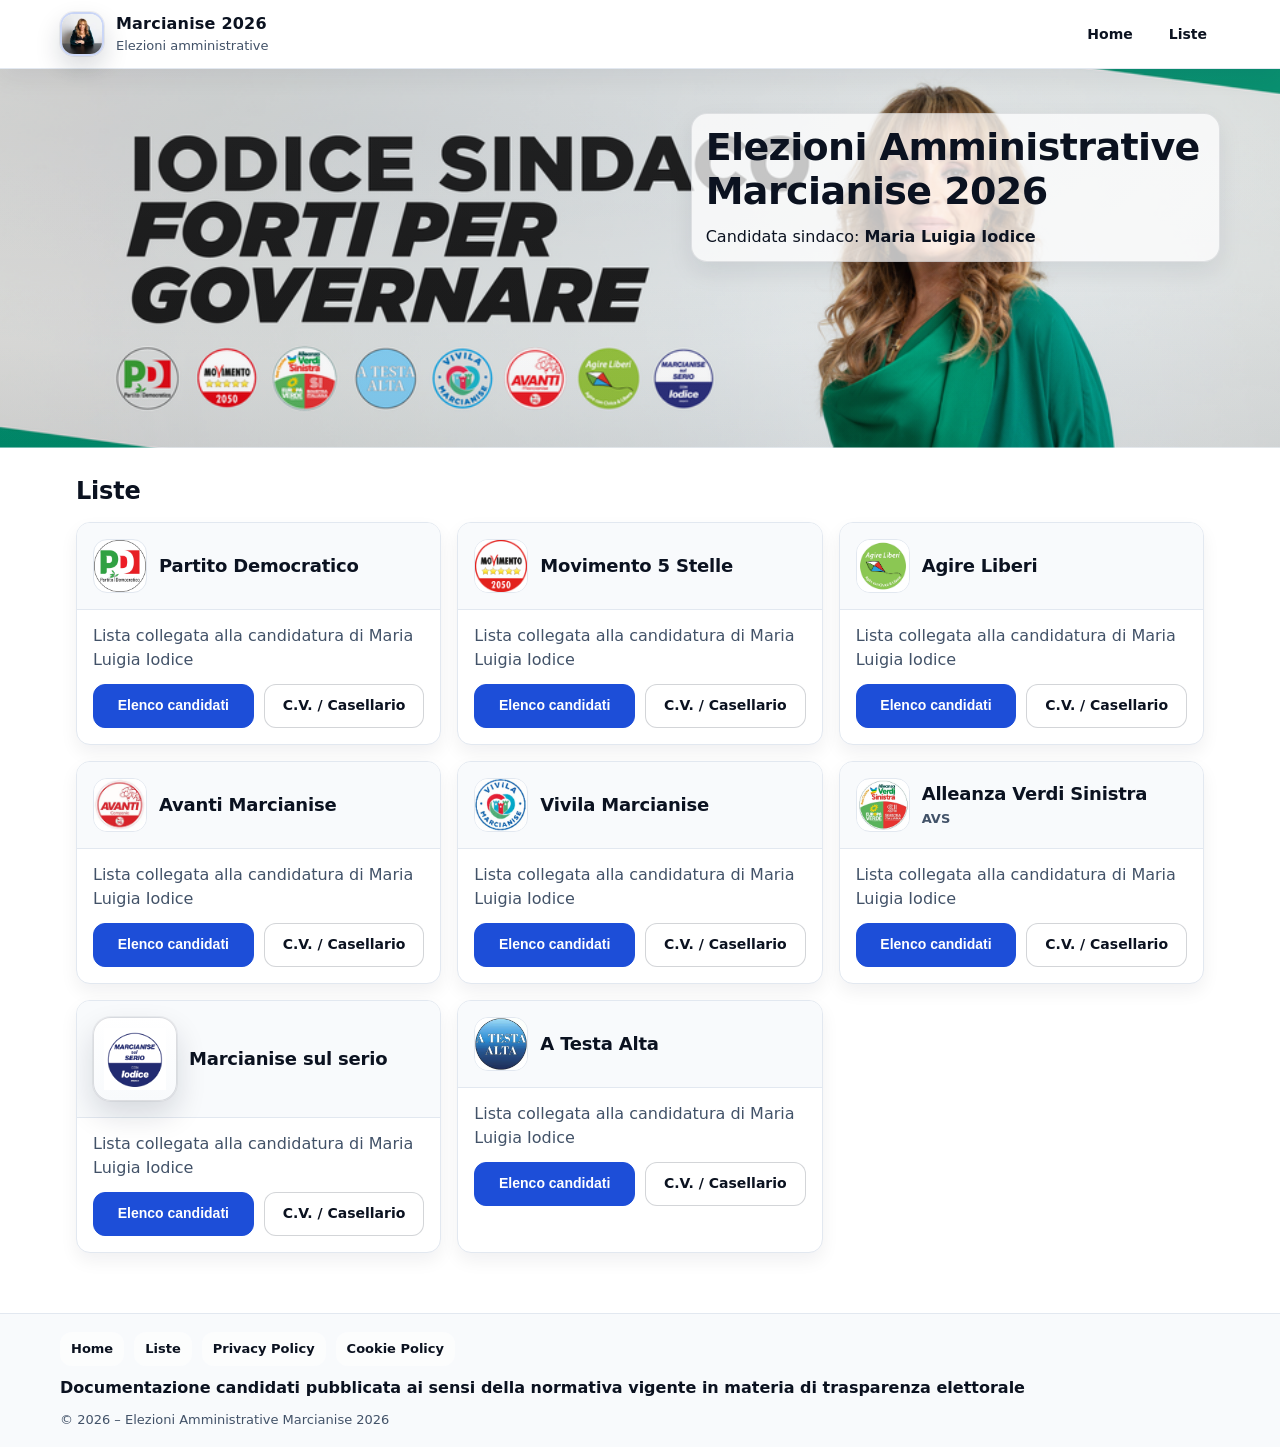
==== index.html @ 932e308b "Prima versione hero section" ====
<!doctype html>
<html lang="it">
  <head>
    <meta charset="UTF-8" />
    <meta name="viewport" content="width=device-width, initial-scale=1.0" />
    <title>Elezioni Amministrative Marcianise 2026</title>
    <meta name="description" content="Pagina informativa: lista e documentazione candidati." />
    <script>
      document.documentElement.classList.add("js")
    </script>
    <link rel="stylesheet" href="./style.css" />
    <script defer src="./nav.js"></script>
    <script defer src="./script.js"></script>
  </head>
  <body>
    <a class="skip-link" href="#contenuto">Vai al contenuto</a>

    <header class="site-header" role="banner">
      <div class="container header-inner">
        <a class="brand" href="#home" aria-label="Torna alla sezione Home">
          <img class="brand-logo" src="./2.webp" alt="Logo Marcianise 2026" width="44" height="44" decoding="async" />
          <div class="brand-text">
            <div class="brand-title" id="brandTitle">Marcianise 2026</div>
            <div class="brand-subtitle">Elezioni amministrative</div>
          </div>
        </a>

        <button class="nav-toggle" id="navToggle" type="button" aria-label="Apri menu" aria-expanded="false" aria-controls="topNav">
          <span class="nav-toggle-icon" aria-hidden="true">
            <span></span>
            <span></span>
            <span></span>
          </span>
        </button>

        <nav class="top-nav" id="topNav" aria-label="Navigazione">
          <ul class="nav-list" id="topNavList"></ul>
        </nav>
      </div>
    </header>

    <main id="contenuto" class="site-main" role="main">
      <section class="hero hero--image" id="home" aria-labelledby="hero-title">
        <div class="container hero-inner">
          <div class="hero-copy">
            <h1 class="h1" id="hero-title">Elezioni Amministrative Marcianise 2026</h1>
            <p class="lead">
              Candidata sindaco: <span class="lead-strong" id="candidateName">Maria Luigia Iodice</span>
            </p>
          </div>
        </div>
      </section>

      <section class="section" id="liste" aria-labelledby="lists-title">
        <div class="container">
          <div class="section-head">
            <h2 class="h2" id="lists-title">Liste</h2>
          </div>

          <div id="listsRoot" class="lists-grid" aria-live="polite"></div>
        </div>
      </section>

      <section class="section legal-section" id="privacy-policy" aria-labelledby="privacy-title">
        <div class="container legal-content">
          <div class="section-head">
            <h2 class="h2" id="privacy-title">Privacy Policy</h2>
            <p class="muted">Informativa sul trattamento dei dati personali ai sensi del Regolamento (UE) 2016/679 (“GDPR”).</p>
          </div>

          <dl class="legal-dl">
            <dt>Titolare del trattamento</dt>
            <dd>
              Il Titolare del trattamento dei dati personali trattati attraverso il presente sito è Maria Luigia Iodice, con recapito in Via Roma 25,
              81025 Marcianise (CE).<br />
              Email di contatto: <a href="mailto:[INSERIRE EMAIL UFFICIALE]">[INSERIRE EMAIL UFFICIALE]</a><br />
              PEC: [INSERIRE EVENTUALE PEC]<br />
              Dominio del sito: [INSERIRE DOMINIO DEL SITO]
            </dd>

            <dt>Finalità del trattamento</dt>
            <dd>
              Il presente sito è realizzato con finalità di informazione politica ed elettorale in relazione alla candidatura a sindaco di Maria Luigia
              Iodice per le elezioni amministrative del Comune di Marcianise 2026. Il sito può inoltre pubblicare documentazione relativa ai candidati
              collegati alle liste, inclusi curriculum vitae e certificati del casellario giudiziale, ai sensi della normativa vigente in materia di
              trasparenza elettorale.
            </dd>

            <dt>Base giuridica del trattamento</dt>
            <dd>
              Il trattamento dei dati personali pubblicati sul sito trova la propria base giuridica nell’adempimento di obblighi previsti dalla normativa
              vigente in materia di trasparenza elettorale e, per i dati tecnici di navigazione eventualmente raccolti, nel legittimo interesse al corretto
              funzionamento e alla sicurezza del sito.
            </dd>

            <dt>Categorie di dati trattati</dt>
            <dd>
              <ul class="legal-list">
                <li>Dati di navigazione strettamente tecnici</li>
                <li>Dati identificativi contenuti nei documenti pubblicati</li>
                <li>Dati presenti nei curriculum vitae e nei certificati del casellario giudiziale dei candidati, nei limiti consentiti dalla legge</li>
              </ul>
            </dd>

            <dt>Minimizzazione dei dati</dt>
            <dd>
              I documenti pubblicati online devono essere preventivamente verificati e privati dei dati eccedenti o non pertinenti rispetto alle finalità
              di trasparenza elettorale.
              <div class="notice notice--info" role="note">
                <p class="muted">A titolo esemplificativo, non devono comparire o devono essere oscurati dati quali codice fiscale, indirizzo di residenza, numero di telefono personale, indirizzo email personale, riferimenti a documenti di riconoscimento, firma autografa, stato civile ed eventuale foto.</p>
              </div>
            </dd>

            <dt>Modalità del trattamento</dt>
            <dd>
              Il trattamento è effettuato con strumenti informatici e telematici, secondo principi di liceità, correttezza, trasparenza, pertinenza e
              minimizzazione, adottando misure ragionevoli di sicurezza adeguate alla natura dei dati trattati.
            </dd>

            <dt>Comunicazione e diffusione dei dati</dt>
            <dd>
              I dati pubblicati sul sito possono essere resi accessibili al pubblico esclusivamente nei limiti previsti dalla normativa in materia di
              trasparenza elettorale. I documenti pubblicati possono inoltre essere trasmessi al Comune di Marcianise nei termini e con le modalità
              previste dagli avvisi ufficiali.
            </dd>

            <dt>Periodo di conservazione</dt>
            <dd>
              I dati personali sono conservati online per il tempo strettamente necessario al perseguimento delle finalità informative ed agli adempimenti
              previsti dalla normativa elettorale applicabile, salvo eventuali ulteriori obblighi di legge o esigenze di tutela giuridica.
            </dd>

            <dt>Diritti degli interessati</dt>
            <dd>
              Gli interessati possono esercitare, nei casi previsti dagli articoli 15 e seguenti del GDPR, il diritto di accesso, rettifica, cancellazione,
              limitazione del trattamento, opposizione e gli altri diritti riconosciuti dalla normativa applicabile. Le richieste possono essere inviate al
              Titolare del trattamento ai recapiti sopra indicati.
            </dd>

            <dt>Diritto di reclamo</dt>
            <dd>Resta fermo il diritto di proporre reclamo al Garante per la protezione dei dati personali secondo le modalità previste dalla normativa vigente.</dd>

            <dt>Aggiornamenti</dt>
            <dd>
              La presente informativa può essere aggiornata in qualsiasi momento, anche in relazione a modifiche normative, tecniche o organizzative del
              sito. Data ultimo aggiornamento: [INSERIRE DATA]
            </dd>
          </dl>
        </div>
      </section>

      <section class="section legal-section" id="cookie-policy" aria-labelledby="cookie-title">
        <div class="container legal-content">
          <div class="section-head">
            <h2 class="h2" id="cookie-title">Cookie Policy</h2>
            <p class="muted">Informazioni sull’uso di cookie e tecnologie simili.</p>
          </div>

          <div class="notice notice--info" role="note">
            <p class="muted">
              Questo sito non utilizza cookie di profilazione né strumenti di tracciamento di terze parti. Se presenti, vengono utilizzati esclusivamente
              cookie tecnici strettamente necessari al corretto funzionamento del sito.
            </p>
          </div>

          <dl class="legal-dl">
            <dt>Cosa sono i cookie</dt>
            <dd>Piccoli file di testo che i siti web possono salvare sul dispositivo dell’utente per migliorare funzionalità e sicurezza.</dd>

            <dt>Cookie utilizzati</dt>
            <dd>
              <ul class="legal-list">
                <li>Cookie tecnici: necessari per la navigazione e per alcune funzionalità di base (se presenti)</li>
                <li>Cookie di profilazione: non utilizzati</li>
                <li>Cookie di terze parti: non utilizzati</li>
              </ul>
            </dd>

            <dt>Banner consenso</dt>
            <dd>
              Non è previsto un banner di consenso, poiché non sono impiegati cookie non tecnici. Qualora in futuro venissero introdotti strumenti di
              terze parti che richiedono consenso, il sito dovrà essere aggiornato con una gestione del consenso conforme.
            </dd>

            <dt>Gestione cookie dal browser</dt>
            <dd>È possibile gestire o disabilitare i cookie dalle impostazioni del proprio browser; la disabilitazione potrebbe influire su funzionalità tecniche.</dd>
          </dl>
        </div>
      </section>
    </main>

    <footer class="site-footer" role="contentinfo">
      <div class="container footer-inner">
        <nav class="footer-nav" aria-label="Link legali">
          <ul class="footer-links">
            <li><a href="#home">Home</a></li>
            <li><a href="#liste">Liste</a></li>
            <li><a href="#privacy-policy">Privacy Policy</a></li>
            <li><a href="#cookie-policy">Cookie Policy</a></li>
          </ul>
        </nav>
        <p class="footer-text">Documentazione candidati pubblicata ai sensi della normativa vigente in materia di trasparenza elettorale</p>
        <p class="footer-mini" id="footerYear"></p>
      </div>
    </footer>

  </body>
</html>
---- style.css ----
:root {
  --bg: #ffffff;
  --surface: #f8fafc;
  --surface-2: #f1f5f9;
  --text: #0b1220;
  --muted: #425268;
  --border: #e2e8f0;
  --primary: #1d4ed8;
  --primary-700: #1e40af;
  --ring: rgba(29, 78, 216, 0.34);
  --radius: 14px;
  --radius-sm: 12px;
  --space-1: 4px;
  --space-2: 8px;
  --space-3: 12px;
  --space-4: 16px;
  --space-5: 20px;
  --space-6: 24px;
  --shadow-sm: 0 8px 18px rgba(15, 23, 42, 0.06);
  --shadow-md: 0 14px 34px rgba(15, 23, 42, 0.08);
  --logo-size: 44px;
  --container-max: 1160px;
}

* {
  box-sizing: border-box;
}

html,
body {
  height: 100%;
}

html {
  -webkit-text-size-adjust: 100%;
}

body {
  margin: 0;
  color: var(--text);
  background: var(--bg);
  font-family:
    ui-sans-serif,
    system-ui,
    -apple-system,
    Segoe UI,
    Roboto,
    Helvetica,
    Arial,
    "Apple Color Emoji",
    "Segoe UI Emoji";
  line-height: 1.5;
  font-size: 16px;
  -webkit-font-smoothing: antialiased;
  text-rendering: optimizeLegibility;
}

.lead-strong {
  font-weight: 800;
}

a {
  color: var(--primary);
  text-decoration: none;
  text-underline-offset: 2px;
}

a:hover {
  text-decoration: underline;
}

.container {
  width: 100%;
  max-width: var(--container-max);
  padding-left: max(16px, env(safe-area-inset-left));
  padding-right: max(16px, env(safe-area-inset-right));
  margin: 0 auto;
}

img {
  max-width: 100%;
  height: auto;
}

.skip-link {
  position: absolute;
  top: 12px;
  left: 12px;
  padding: 10px 12px;
  background: var(--text);
  color: white;
  border-radius: 10px;
  transform: translateY(-140%);
  transition: transform 160ms ease;
  z-index: 999;
}

.skip-link:focus {
  transform: translateY(0);
}

.site-header {
  position: sticky;
  top: 0;
  z-index: 50;
  background: rgba(255, 255, 255, 0.96);
  border-bottom: 1px solid var(--border);
  box-shadow: 0 10px 22px rgba(15, 23, 42, 0.05);
}

@supports ((-webkit-backdrop-filter: blur(10px)) or (backdrop-filter: blur(10px))) {
  .site-header {
    -webkit-backdrop-filter: blur(10px);
    backdrop-filter: blur(10px);
  }
}

.header-inner {
  display: flex;
  align-items: center;
  justify-content: space-between;
  gap: 16px;
  padding: 12px 0;
  position: relative;
}

.brand {
  display: flex;
  align-items: center;
  gap: 12px;
  min-width: 0;
  color: inherit;
  padding: 6px 10px;
  margin: -6px -10px;
  border-radius: 14px;
}

.brand:hover {
  text-decoration: none;
  background: rgba(248, 250, 252, 0.9);
}

.brand:focus-visible {
  outline: 0;
  box-shadow: 0 0 0 4px var(--ring);
  border-radius: 12px;
}

.brand-mark {
  width: 38px;
  height: 38px;
  border-radius: 12px;
  background: linear-gradient(135deg, #0f172a, #334155);
  box-shadow: 0 10px 20px rgba(15, 23, 42, 0.12);
}

.brand-logo {
  width: var(--logo-size);
  height: var(--logo-size);
  border-radius: 14px;
  border: 2px solid rgba(29, 78, 216, 0.22);
  background: linear-gradient(180deg, #ffffff, var(--surface));
  object-fit: cover;
  box-shadow:
    0 12px 26px rgba(15, 23, 42, 0.16),
    0 0 0 1px rgba(15, 23, 42, 0.06);
}

.nav-toggle {
  display: none;
  align-items: center;
  justify-content: center;
  min-height: 44px;
  min-width: 44px;
  padding: 0 10px;
  border-radius: 12px;
  border: 1px solid rgba(15, 23, 42, 0.14);
  background: rgba(255, 255, 255, 0.85);
  color: var(--text);
  cursor: pointer;
  -webkit-tap-highlight-color: transparent;
}

.nav-toggle:hover {
  background: var(--surface);
}

.nav-toggle:focus-visible {
  outline: 0;
  box-shadow: 0 0 0 4px var(--ring);
  border-color: var(--primary);
}

.nav-toggle-icon {
  width: 18px;
  height: 14px;
  display: grid;
  gap: 3px;
}

.nav-toggle-icon span {
  display: block;
  height: 2px;
  border-radius: 999px;
  background: currentColor;
  opacity: 0.9;
}

.top-nav {
  min-width: 0;
}

.nav-list {
  list-style: none;
  padding: 0;
  margin: 0;
  display: flex;
  flex-wrap: wrap;
  gap: 10px;
  justify-content: flex-end;
}

.nav-list a {
  display: inline-flex;
  align-items: center;
  min-height: 44px;
  padding: 10px 12px;
  border-radius: 12px;
  color: var(--text);
  font-weight: 700;
  font-size: 14px;
  border: 1px solid transparent;
  -webkit-tap-highlight-color: transparent;
}

.nav-list a:hover {
  text-decoration: none;
  background: var(--surface);
  border-color: rgba(15, 23, 42, 0.08);
}

.nav-list a:focus-visible {
  outline: 0;
  box-shadow: 0 0 0 4px var(--ring);
  border-color: var(--primary);
}

:where(section[id], article[id]) {
  scroll-margin-top: clamp(72px, 10vh, 92px);
}

.brand-title {
  font-weight: 700;
  letter-spacing: 0.2px;
}

.brand-subtitle {
  color: var(--muted);
  font-size: 13px;
}


.site-main {
  padding-bottom: 32px;
}

.hero {
  background: linear-gradient(180deg, var(--surface), var(--bg));
  border-bottom: 1px solid var(--border);
}

.hero.hero--image {
  position: relative;
  overflow: hidden;
  background-image: url("./1.webp");
  background-size: cover;
  background-position: 26% 68%;
  background-repeat: no-repeat;
  border-bottom-color: rgba(226, 232, 240, 0.5);
}

.hero.hero--image::before {
  content: "";
  position: absolute;
  inset: 0;
  background:
    radial-gradient(120% 110% at 30% 18%, rgba(11, 18, 32, 0.08) 0%, rgba(11, 18, 32, 0.02) 55%, rgba(11, 18, 32, 0.06) 100%),
    linear-gradient(180deg, rgba(255, 255, 255, 0.04) 0%, rgba(255, 255, 255, 0.01) 55%, rgba(11, 18, 32, 0.04) 100%);
  pointer-events: none;
}

.hero.hero--image .h1,
.hero.hero--image .lead,
.hero.hero--image .lead-strong {
  color: var(--text);
}

.hero.hero--image .lead {
  opacity: 0.92;
}

.hero.hero--image .h1 {
  letter-spacing: -0.6px;
  font-weight: 750;
}

.hero.hero--image .lead {
  max-width: 56ch;
}

.js .hero.hero--image .h1,
.js .hero.hero--image .lead {
  opacity: 0;
  transform: translate3d(0, 10px, 0);
}

.js .hero.hero--image .h1 {
  transition:
    opacity 520ms cubic-bezier(0.22, 1, 0.36, 1),
    transform 620ms cubic-bezier(0.22, 1, 0.36, 1);
}

.js .hero.hero--image .lead {
  transition:
    opacity 520ms cubic-bezier(0.22, 1, 0.36, 1),
    transform 620ms cubic-bezier(0.22, 1, 0.36, 1);
  transition-delay: 90ms;
}

.js.is-ready .hero.hero--image .h1,
.js.is-ready .hero.hero--image .lead {
  opacity: 1;
  transform: translate3d(0, 0, 0);
}

@media (max-width: 640px) {
  .hero.hero--image {
    background-position: 20% 70%;
  }

  .hero.hero--image .hero-inner {
    min-height: clamp(220px, 36vh, 380px);
  }

  .hero.hero--image .hero-copy {
    padding: 12px 14px;
    width: 100%;
  }
}

@media (max-width: 480px) {
  .hero.hero--image {
    background-size: contain;
    background-position: center;
    background-color: #eef2f5;
  }
}

@media (min-width: 1024px) {
  .hero.hero--image {
    background-position: center 32%;
  }

  .hero.hero--image .hero-copy {
    padding: 16px 18px;
  }
}

.hero-inner {
  display: grid;
  grid-template-columns: 1fr;
  gap: 20px;
  padding: 32px 0;
}

.hero.hero--image .hero-inner {
  min-height: clamp(240px, 42vh, 460px);
  padding-top: clamp(18px, 5vh, 44px);
  padding-bottom: clamp(12px, 3vh, 26px);
  align-content: start;
  position: relative;
  justify-items: end;
}

.hero-copy {
  padding: 10px 0;
}

.hero.hero--image .hero-copy {
  width: min(52ch, 100%);
  padding: 12px 14px;
  border-radius: 16px;
  background: rgba(255, 255, 255, 0.74);
  border: 1px solid rgba(15, 23, 42, 0.1);
  box-shadow: 0 10px 24px rgba(15, 23, 42, 0.08);
}

.eyebrow {
  margin: 0 0 10px;
  color: var(--muted);
  font-weight: 600;
  letter-spacing: 0.3px;
  text-transform: uppercase;
  font-size: 13px;
}

.h1 {
  margin: 0 0 12px;
  font-size: clamp(28px, 4.2vw, 38px);
  line-height: 1.15;
  letter-spacing: -0.4px;
  text-wrap: balance;
}

.h2 {
  margin: 0;
  font-size: clamp(20px, 2.6vw, 24px);
  line-height: 1.25;
  letter-spacing: -0.2px;
  text-wrap: balance;
}

.h3 {
  margin: 0;
  font-size: 18px;
  line-height: 1.25;
  letter-spacing: -0.2px;
  text-wrap: balance;
}

.lead {
  margin: 0;
  color: var(--muted);
  max-width: 62ch;
}


.section {
  padding: 28px 0 0;
}

.section-head {
  display: grid;
  gap: 8px;
  margin-bottom: 16px;
}

.muted {
  margin: 0;
  color: var(--muted);
}

.legal-content {
  max-width: 78ch;
}

.js .legal-section {
  display: none;
}

.js .legal-section.is-open {
  display: block;
}

.legal-dl {
  margin: 0;
  padding: 0;
  display: grid;
  gap: 14px;
}

.legal-dl dt {
  font-weight: 800;
  color: var(--text);
}

.legal-dl dd {
  margin: 0;
  color: var(--text);
}

.legal-list {
  margin: 8px 0 0;
  padding: 0 0 0 18px;
  display: grid;
  gap: 6px;
  color: var(--text);
}

.notice {
  border: 1px solid var(--border);
  border-radius: 14px;
  background: var(--surface);
  padding: 12px 12px;
  margin: 0 0 16px;
}

.notice--info {
  background: rgba(29, 78, 216, 0.04);
  border-color: rgba(29, 78, 216, 0.18);
}

.lists-grid {
  display: grid;
  grid-template-columns: repeat(auto-fit, minmax(280px, 1fr));
  gap: 16px;
}

.list-panel {
  display: none;
  gap: 10px;
  margin-top: 8px;
}

.list-panel.is-open {
  display: grid;
}

.summary-card {
  border-radius: var(--radius);
  border: 1px solid var(--border);
  background: white;
  box-shadow: var(--shadow-sm);
  overflow: hidden;
  display: flex;
  flex-direction: column;
}

.summary-head {
  display: flex;
  gap: 12px;
  align-items: center;
  padding: 16px;
  background: var(--surface);
  border-bottom: 1px solid var(--border);
}

.list-symbol {
  width: 54px;
  height: 54px;
  border-radius: 14px;
  background: white;
  border: 1px solid var(--border);
  display: grid;
  place-items: center;
  overflow: hidden;
}

.list-symbol.logo--featured {
  width: 84px;
  height: 84px;
  padding: 10px;
  border-radius: 18px;
  border: 1px solid rgba(15, 23, 42, 0.14);
  background: linear-gradient(180deg, #ffffff, var(--surface));
  box-shadow:
    0 14px 30px rgba(15, 23, 42, 0.14),
    0 0 0 1px rgba(15, 23, 42, 0.05);
}

.list-symbol-img {
  width: 100%;
  height: 100%;
  object-fit: contain;
  display: block;
}

.list-symbol.logo--featured .list-symbol-img {
  filter: contrast(1.08) saturate(1.04);
}

@media (max-width: 640px) {
  .list-symbol.logo--featured {
    width: 72px;
    height: 72px;
    padding: 9px;
  }
}

.list-title {
  display: grid;
  gap: 6px;
  min-width: 0;
  overflow-wrap: anywhere;
}



.political-label {
  color: var(--muted);
  font-weight: 700;
  font-size: 13px;
  line-height: 1.2;
}

.list-name {
  font-weight: 800;
  font-size: 16px;
  line-height: 1.25;
}

.slug-badge {
  display: inline-flex;
  align-items: center;
  padding: 3px 8px;
  border-radius: 999px;
  background: rgba(15, 23, 42, 0.06);
  border: 1px solid rgba(15, 23, 42, 0.08);
  color: rgba(15, 23, 42, 0.82);
  font-weight: 700;
  font-size: 12px;
  letter-spacing: 0.2px;
}

.summary-body {
  padding: 14px 16px 16px;
  display: grid;
  gap: 12px;
}

.summary-meta {
  display: grid;
  gap: 6px;
  font-size: 14px;
}

.summary-meta a {
  font-weight: 700;
}

.card-actions {
  display: grid;
  gap: 10px;
}

.primary-actions {
  display: grid;
  grid-template-columns: repeat(2, minmax(0, 1fr));
  gap: 10px;
}

.primary-actions .btn {
  width: 100%;
}

.btn-row {
  display: flex;
  flex-wrap: wrap;
  gap: 8px;
}

.btn {
  display: inline-flex;
  align-items: center;
  justify-content: center;
  min-height: 44px;
  padding: 10px 14px;
  border-radius: 12px;
  border: 1px solid var(--border);
  background: white;
  color: var(--text);
  font-weight: 700;
  font-size: 14px;
  line-height: 1.1;
  cursor: pointer;
  transition:
    transform 80ms ease,
    background 160ms ease,
    border-color 160ms ease,
    box-shadow 160ms ease;
  -webkit-tap-highlight-color: transparent;
  touch-action: manipulation;
}

.btn:hover {
  background: var(--surface);
  text-decoration: none;
}

.btn:active {
  transform: translateY(1px);
}

.btn:focus-visible {
  outline: 0;
  box-shadow: 0 0 0 4px var(--ring);
  border-color: var(--primary);
}

.btn-primary {
  background: var(--primary);
  border-color: var(--primary);
  color: white;
}

.btn-primary:hover {
  background: var(--primary-700);
  border-color: var(--primary-700);
}

.btn-ghost {
  background: transparent;
}

.btn-outline {
  border-color: rgba(29, 78, 216, 0.3);
}

.btn-outline:hover {
  border-color: rgba(29, 78, 216, 0.5);
}

.btn-doc {
  border-color: rgba(15, 23, 42, 0.18);
}

.btn-doc:hover {
  border-color: rgba(15, 23, 42, 0.28);
}

.btn-disabled,
.btn[aria-disabled="true"] {
  opacity: 0.55;
  cursor: not-allowed;
  pointer-events: none;
}

.btn-disabled:hover,
.btn[aria-disabled="true"]:hover {
  background: white;
  text-decoration: none;
}

.list-panel {
  padding-top: 6px;
}

.candidate-grid {
  list-style: decimal;
  padding: 0 0 0 20px;
  margin: 0;
  display: grid;
  gap: 10px;
}

.candidate-item {
  border: 1px solid var(--border);
  border-radius: 12px;
  padding: 12px;
  background: var(--bg);
  overflow-wrap: anywhere;
}

.candidate-item a {
  display: block;
  color: var(--text);
  font-weight: 700;
  text-decoration: none;
  border-radius: 10px;
}

.candidate-item a:hover {
  color: var(--primary-700);
  text-decoration: underline;
}

.candidate-item a:focus-visible {
  outline: 0;
  box-shadow: 0 0 0 4px var(--ring);
}

.candidate-name {
  font-weight: 800;
  margin: 0 0 10px;
}


.site-footer {
  border-top: 1px solid var(--border);
  background: var(--surface);
  margin-top: 28px;
}

.footer-inner {
  padding: 18px 0;
  display: grid;
  gap: 10px;
}

.footer-nav {
  display: block;
}

.footer-links {
  list-style: none;
  margin: 0;
  padding: 0;
  display: flex;
  flex-wrap: wrap;
  gap: 10px;
}

.footer-links a {
  display: inline-flex;
  align-items: center;
  padding: 6px 10px;
  border-radius: 12px;
  color: var(--text);
  font-weight: 700;
  font-size: 13px;
  border: 1px solid transparent;
  background: rgba(255, 255, 255, 0.6);
}

.footer-links a:hover {
  text-decoration: none;
  border-color: rgba(15, 23, 42, 0.08);
  background: rgba(255, 255, 255, 0.92);
}

.footer-links a:focus-visible {
  outline: 0;
  box-shadow: 0 0 0 4px var(--ring);
  border-color: var(--primary);
}

.footer-text {
  margin: 0;
  color: var(--text);
  font-weight: 600;
}

.footer-mini {
  margin: 0;
  color: var(--muted);
  font-size: 13px;
}

@media (max-width: 1024px) {
}

@media (max-width: 860px) {
  .header-inner {
    flex-wrap: wrap;
  }

  .js .nav-toggle {
    display: inline-flex;
  }

  .js .top-nav {
    display: none;
  }

  .js .site-header[data-nav-open="true"] .top-nav {
    display: block;
  }

  .top-nav {
    width: 100%;
  }

  .js .top-nav {
    position: absolute;
    top: calc(100% + 10px);
    left: 0;
    right: 0;
    padding: 10px;
    border-radius: 14px;
    border: 1px solid var(--border);
    background: rgba(255, 255, 255, 0.98);
    box-shadow: var(--shadow-md);
  }

  .nav-list {
    justify-content: flex-start;
  }

  .js .nav-list {
    flex-direction: column;
    align-items: stretch;
    gap: 6px;
  }

  .js .nav-list a {
    width: 100%;
    justify-content: flex-start;
  }
}

@media (max-width: 640px) {
  :root {
    --logo-size: 40px;
  }
}

@media (max-width: 420px) {
  .primary-actions {
    grid-template-columns: 1fr;
  }
}

@media (prefers-reduced-motion: reduce) {
  * {
    scroll-behavior: auto !important;
    transition: none !important;
  }
}
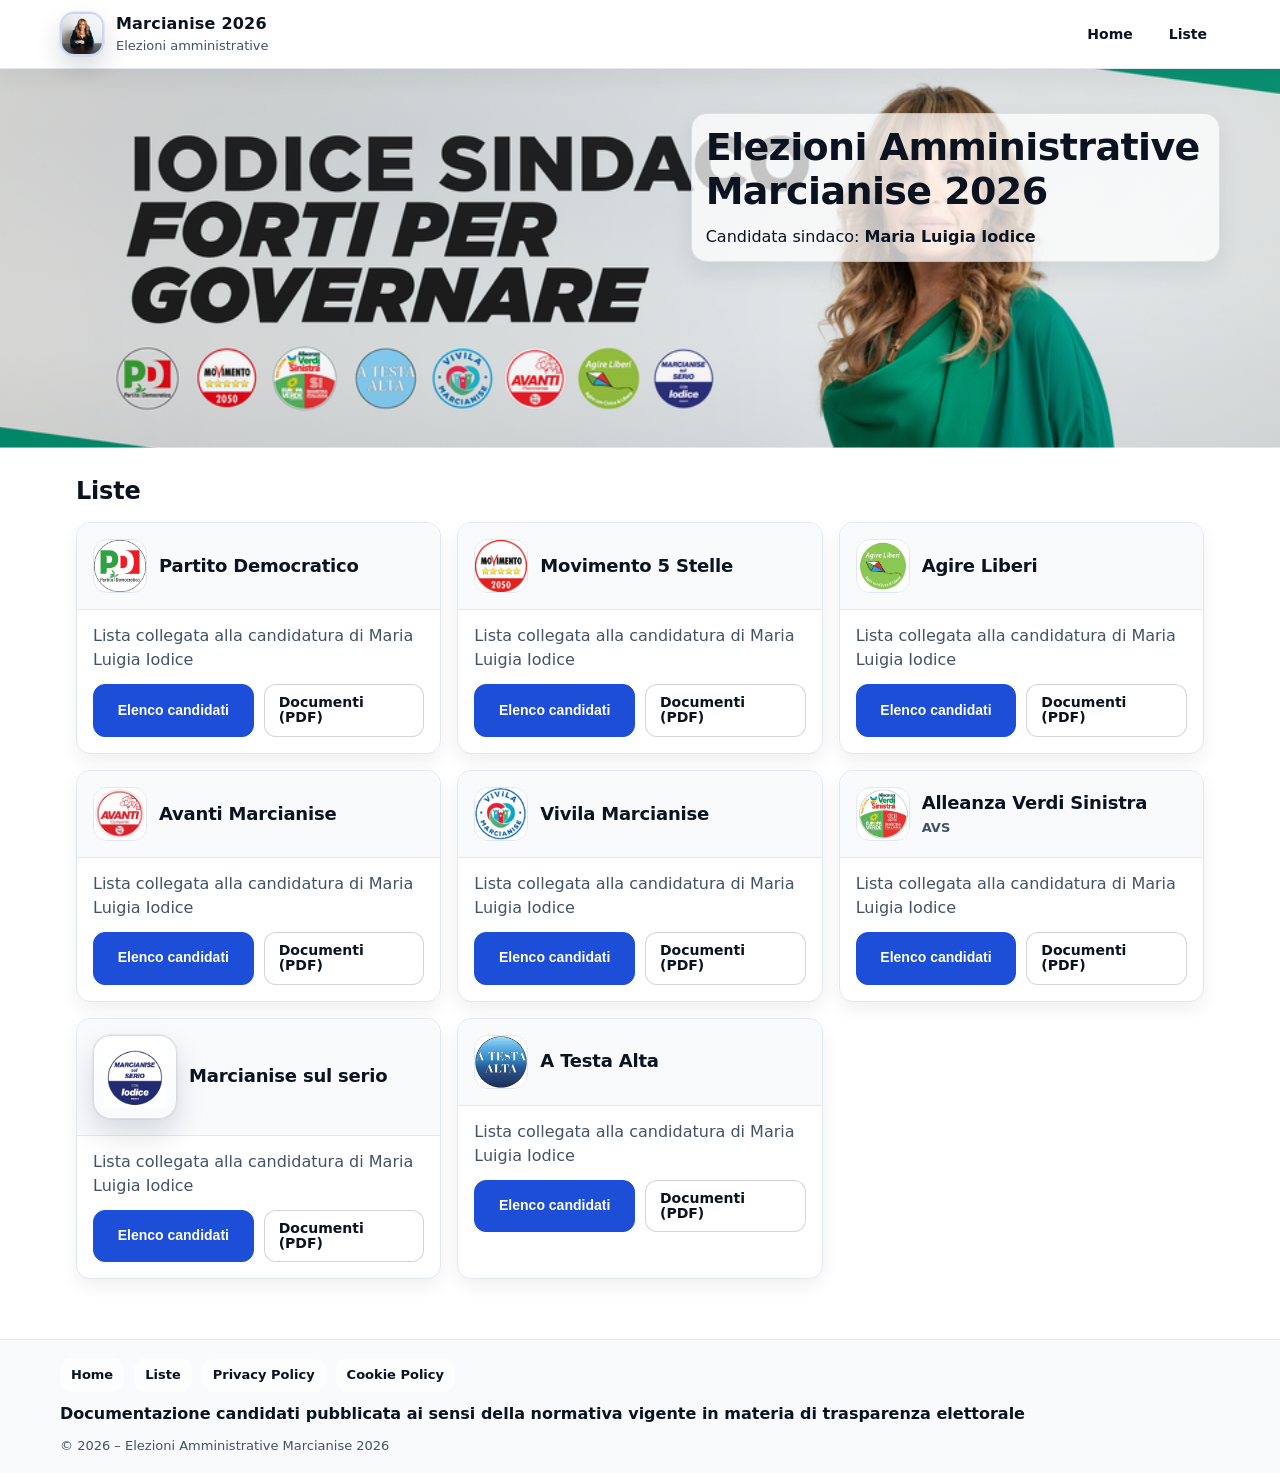
==== commit fd83cd4a: "Aggiorna meta sicurezza e documenti" ====
--- a/index.html
+++ b/index.html
@@ -5,6 +5,11 @@
     <meta name="viewport" content="width=device-width, initial-scale=1.0" />
     <title>Elezioni Amministrative Marcianise 2026</title>
     <meta name="description" content="Pagina informativa: lista e documentazione candidati." />
+    <meta name="referrer" content="no-referrer" />
+    <meta
+      http-equiv="Content-Security-Policy"
+      content="default-src 'self'; img-src 'self' data:; style-src 'self' 'unsafe-inline'; script-src 'self' 'unsafe-inline'; base-uri 'self'; form-action 'none'; frame-ancestors 'none'; upgrade-insecure-requests"
+    />
     <script>
       document.documentElement.classList.add("js")
     </script>
@@ -73,7 +78,7 @@
             <dd>
               Il Titolare del trattamento dei dati personali trattati attraverso il presente sito è Maria Luigia Iodice, con recapito in Via Roma 25,
               81025 Marcianise (CE).<br />
-              Email di contatto: <a href="mailto:[INSERIRE EMAIL UFFICIALE]">[INSERIRE EMAIL UFFICIALE]</a><br />
+              Email di contatto: [INSERIRE EMAIL UFFICIALE]<br />
               PEC: [INSERIRE EVENTUALE PEC]<br />
               Dominio del sito: [INSERIRE DOMINIO DEL SITO]
             </dd>
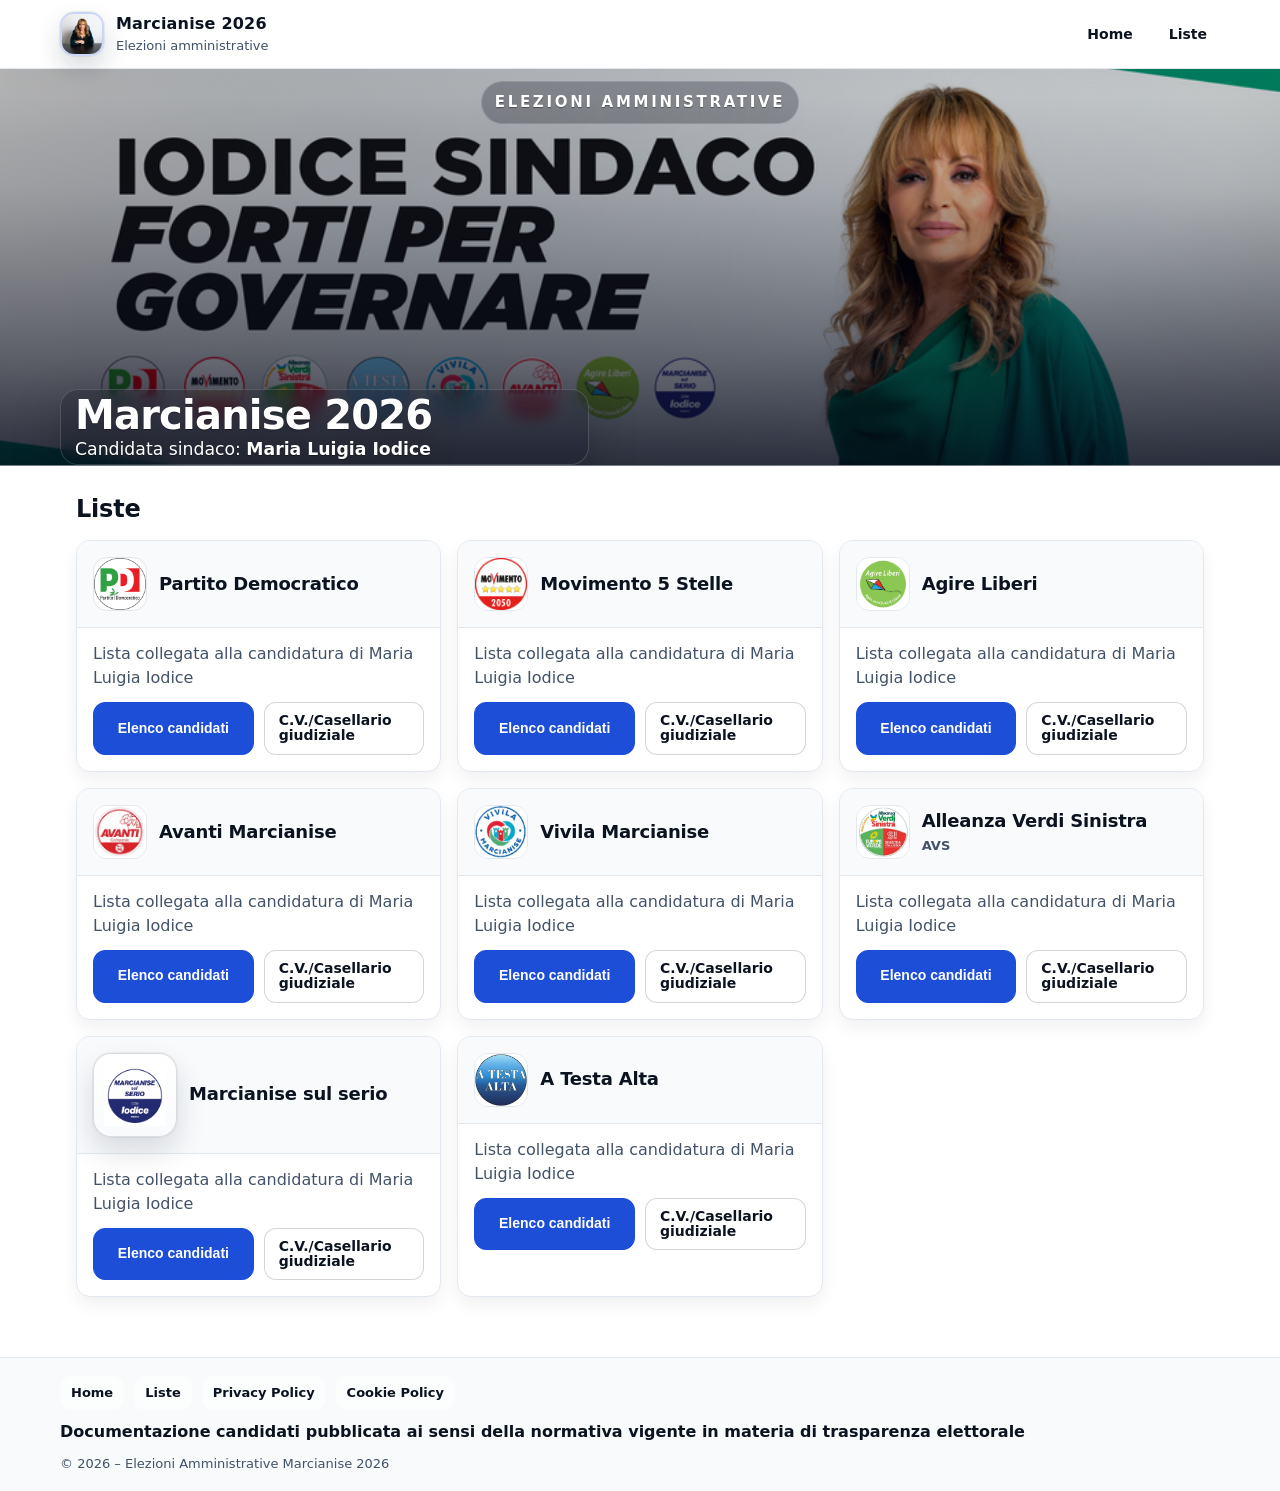
==== commit 888bff6b: "Aggiorna hero e documenti" ====
--- a/index.html
+++ b/index.html
@@ -47,6 +47,7 @@
     <main id="contenuto" class="site-main" role="main">
       <section class="hero hero--image" id="home" aria-labelledby="hero-title">
         <div class="container hero-inner">
+          <div class="hero-kicker" id="hero-kicker">ELEZIONI AMMINISTRATIVE</div>
           <div class="hero-copy">
             <h1 class="h1" id="hero-title">Elezioni Amministrative Marcianise 2026</h1>
             <p class="lead">
--- a/style.css
+++ b/style.css
@@ -270,12 +270,12 @@
 }
 
 .hero.hero--image {
+  --hero-bg: url("./1.webp");
+  --hero-bg-pos: 26% 68%;
   position: relative;
   overflow: hidden;
-  background-image: url("./1.webp");
-  background-size: cover;
-  background-position: 26% 68%;
-  background-repeat: no-repeat;
+  isolation: isolate;
+  background: #0b1220;
   border-bottom-color: rgba(226, 232, 240, 0.5);
 }
 
@@ -284,81 +284,142 @@
   position: absolute;
   inset: 0;
   background:
-    radial-gradient(120% 110% at 30% 18%, rgba(11, 18, 32, 0.08) 0%, rgba(11, 18, 32, 0.02) 55%, rgba(11, 18, 32, 0.06) 100%),
-    linear-gradient(180deg, rgba(255, 255, 255, 0.04) 0%, rgba(255, 255, 255, 0.01) 55%, rgba(11, 18, 32, 0.04) 100%);
+    radial-gradient(120% 110% at 30% 18%, rgba(2, 6, 23, 0.2) 0%, rgba(2, 6, 23, 0.08) 55%, rgba(2, 6, 23, 0.18) 100%),
+    linear-gradient(0deg, rgba(2, 6, 23, 0.78) 0%, rgba(2, 6, 23, 0.38) 44%, rgba(2, 6, 23, 0.14) 70%, rgba(2, 6, 23, 0) 100%);
   pointer-events: none;
-}
-
+  z-index: 1;
+}
+
+.hero.hero--image::after {
+  content: "";
+  position: absolute;
+  inset: 0;
+  background-image: var(--hero-bg);
+  background-size: cover;
+  background-position: var(--hero-bg-pos);
+  background-repeat: no-repeat;
+  transform: scale(1.03);
+  filter: saturate(1.06) contrast(1.07) brightness(0.94);
+  z-index: 0;
+  pointer-events: none;
+}
+
+.hero.hero--image .hero-kicker,
 .hero.hero--image .h1,
 .hero.hero--image .lead,
 .hero.hero--image .lead-strong {
-  color: var(--text);
+  color: #ffffff;
+  text-shadow:
+    0 1px 1px rgba(0, 0, 0, 0.38),
+    0 12px 34px rgba(0, 0, 0, 0.28);
 }
 
 .hero.hero--image .lead {
-  opacity: 0.92;
+  opacity: 0.94;
 }
 
 .hero.hero--image .h1 {
-  letter-spacing: -0.6px;
-  font-weight: 750;
+  letter-spacing: -0.8px;
+  font-weight: 860;
+  font-size: clamp(26px, 3.2vw, 40px);
+  line-height: 1.05;
+  margin: 0 0 3px;
 }
 
 .hero.hero--image .lead {
   max-width: 56ch;
-}
-
+  font-size: clamp(16px, 1.35vw, 18px);
+  line-height: 1.22;
+}
+
+.hero.hero--image .hero-kicker {
+  display: inline-flex;
+  align-items: center;
+  justify-content: center;
+  padding: 9px 13px;
+  margin-top: -6px;
+  border-radius: 999px;
+  background: rgba(2, 6, 23, 0.26);
+  border: 1px solid rgba(255, 255, 255, 0.16);
+  font-weight: 850;
+  letter-spacing: 0.18em;
+  text-transform: uppercase;
+  font-size: clamp(13px, 1.3vw, 15px);
+  align-self: center;
+}
+
+.js .hero.hero--image .hero-kicker,
 .js .hero.hero--image .h1,
 .js .hero.hero--image .lead {
   opacity: 0;
-  transform: translate3d(0, 10px, 0);
+  filter: blur(8px);
 }
 
 .js .hero.hero--image .h1 {
   transition:
-    opacity 520ms cubic-bezier(0.22, 1, 0.36, 1),
-    transform 620ms cubic-bezier(0.22, 1, 0.36, 1);
+    opacity 760ms cubic-bezier(0.22, 1, 0.36, 1),
+    filter 980ms cubic-bezier(0.22, 1, 0.36, 1);
+  transition-delay: 60ms;
 }
 
 .js .hero.hero--image .lead {
   transition:
-    opacity 520ms cubic-bezier(0.22, 1, 0.36, 1),
-    transform 620ms cubic-bezier(0.22, 1, 0.36, 1);
-  transition-delay: 90ms;
-}
-
+    opacity 760ms cubic-bezier(0.22, 1, 0.36, 1),
+    filter 980ms cubic-bezier(0.22, 1, 0.36, 1);
+  transition-delay: 120ms;
+}
+
+.js .hero.hero--image .hero-kicker {
+  transition:
+    opacity 760ms cubic-bezier(0.22, 1, 0.36, 1),
+    filter 980ms cubic-bezier(0.22, 1, 0.36, 1);
+  transition-delay: 0ms;
+}
+
+.js.is-ready .hero.hero--image .hero-kicker,
 .js.is-ready .hero.hero--image .h1,
 .js.is-ready .hero.hero--image .lead {
   opacity: 1;
-  transform: translate3d(0, 0, 0);
+  filter: blur(0);
 }
 
 @media (max-width: 640px) {
   .hero.hero--image {
-    background-position: 20% 70%;
+    --hero-bg-pos: 40% 62%;
   }
 
   .hero.hero--image .hero-inner {
     min-height: clamp(220px, 36vh, 380px);
+    padding-top: clamp(12px, 4.2vh, 28px);
+    padding-bottom: clamp(18px, 6.2vh, 44px);
+    align-items: center;
+  }
+
+  .hero.hero--image .hero-kicker {
+    align-self: center;
+    margin-top: -4px;
   }
 
   .hero.hero--image .hero-copy {
-    padding: 12px 14px;
+    position: static;
     width: 100%;
+    text-align: center;
   }
 }
 
 @media (max-width: 480px) {
   .hero.hero--image {
-    background-size: contain;
-    background-position: center;
-    background-color: #eef2f5;
+    --hero-bg-pos: 50% 56%;
+  }
+
+  .hero.hero--image .hero-inner {
+    min-height: clamp(260px, 58vh, 520px);
   }
 }
 
 @media (min-width: 1024px) {
   .hero.hero--image {
-    background-position: center 32%;
+    --hero-bg-pos: center 32%;
   }
 
   .hero.hero--image .hero-copy {
@@ -374,12 +435,16 @@
 }
 
 .hero.hero--image .hero-inner {
-  min-height: clamp(240px, 42vh, 460px);
-  padding-top: clamp(18px, 5vh, 44px);
-  padding-bottom: clamp(12px, 3vh, 26px);
-  align-content: start;
+  min-height: clamp(280px, 44vh, 560px);
+  padding-top: clamp(6px, 2.2vh, 18px);
+  padding-bottom: clamp(6px, 2.8vh, 20px);
+  display: flex;
+  flex-direction: column;
+  justify-content: space-between;
+  gap: 16px;
   position: relative;
-  justify-items: end;
+  z-index: 2;
+  align-items: stretch;
 }
 
 .hero-copy {
@@ -388,11 +453,44 @@
 
 .hero.hero--image .hero-copy {
   width: min(52ch, 100%);
-  padding: 12px 14px;
-  border-radius: 16px;
-  background: rgba(255, 255, 255, 0.74);
-  border: 1px solid rgba(15, 23, 42, 0.1);
-  box-shadow: 0 10px 24px rgba(15, 23, 42, 0.08);
+  padding: 4px 14px;
+  border-radius: 18px;
+  background: rgba(2, 6, 23, 0.22);
+  border: 1px solid rgba(255, 255, 255, 0.16);
+  box-shadow: 0 16px 50px rgba(0, 0, 0, 0.22);
+  -webkit-backdrop-filter: blur(8px);
+  backdrop-filter: blur(8px);
+  position: absolute;
+  left: 0;
+  bottom: 0;
+}
+
+@media (max-width: 640px) {
+  .hero.hero--image .hero-inner {
+    min-height: clamp(240px, 46vh, 460px);
+    padding-top: clamp(12px, 4.2vh, 28px);
+    padding-bottom: clamp(18px, 6.2vh, 44px);
+    align-items: center;
+  }
+
+  .hero.hero--image .hero-copy {
+    position: static;
+    width: 100%;
+    max-width: 52ch;
+    text-align: center;
+    margin: 0 auto;
+  }
+}
+
+@media (max-width: 480px) {
+  .hero.hero--image .hero-inner {
+    min-height: clamp(260px, 58vh, 520px);
+  }
+
+  .btn.btn-doc {
+    font-size: 13px;
+    padding: 10px 10px;
+  }
 }
 
 .eyebrow {
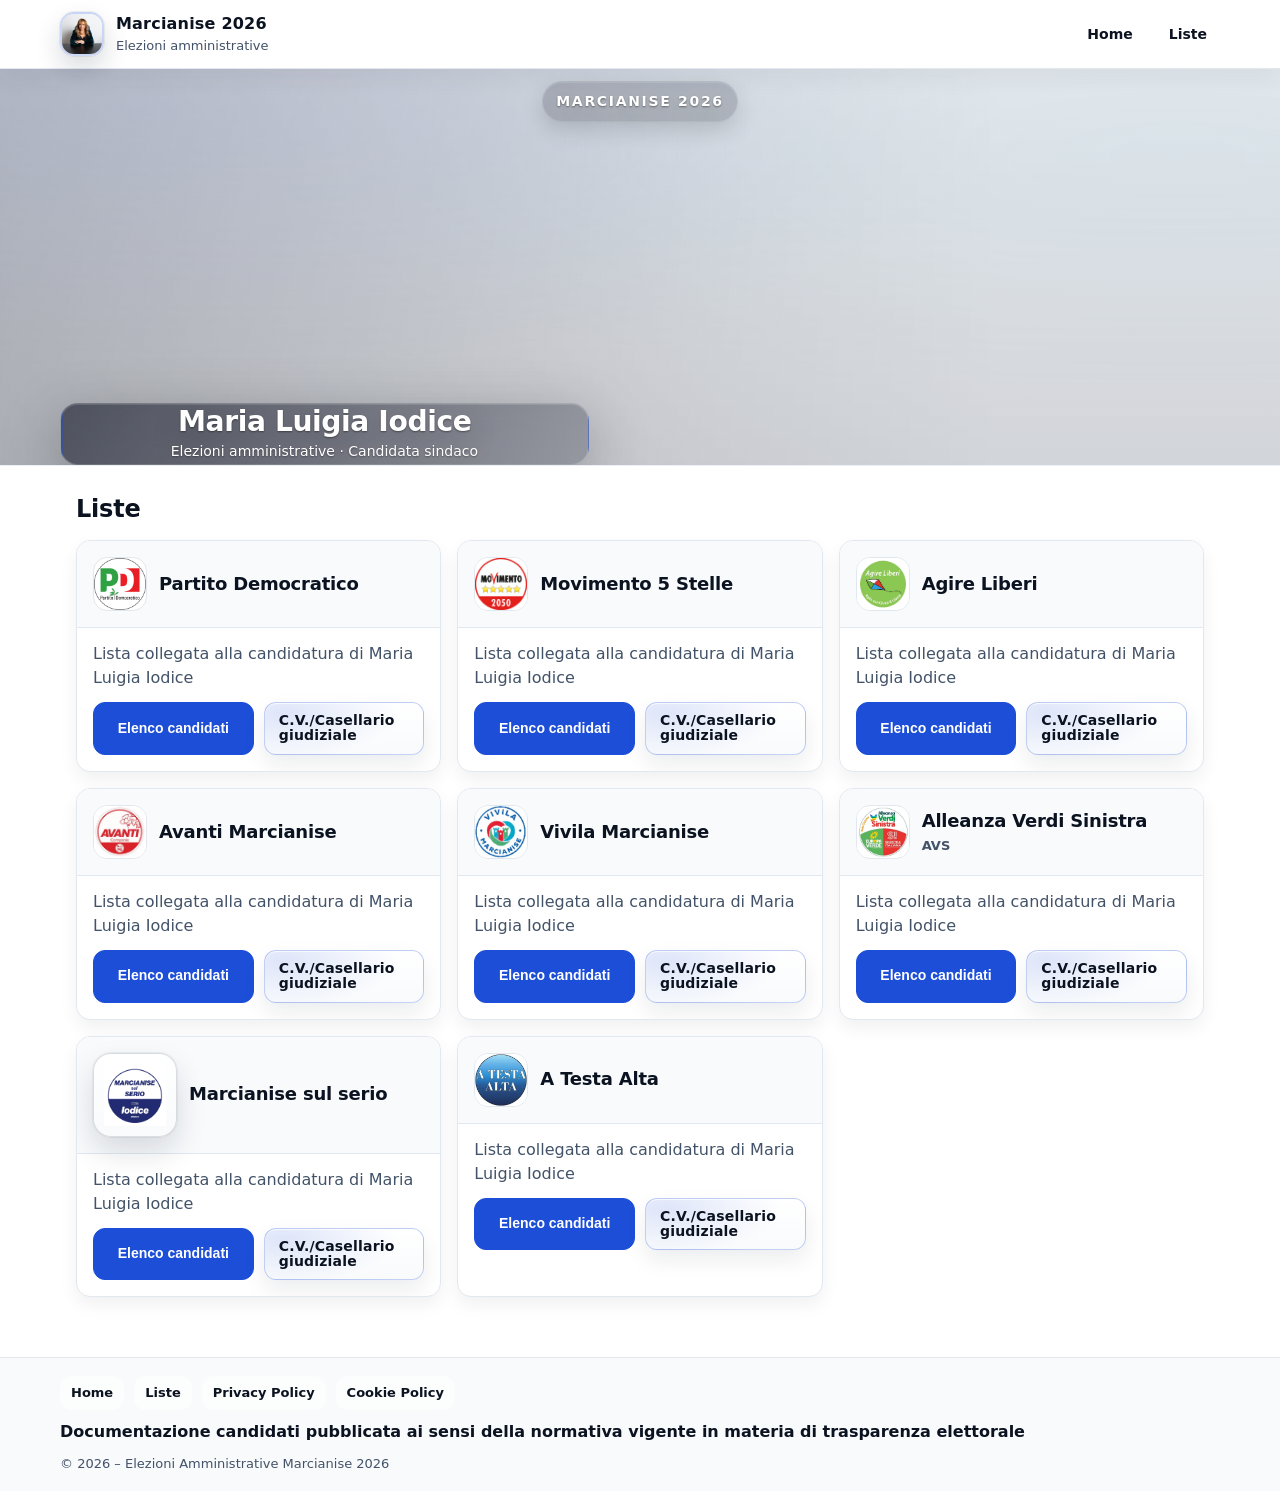
==== commit c99d2288: "Aggiorna hero (mobile/desktop)" ====
--- a/index.html
+++ b/index.html
@@ -14,6 +14,8 @@
       document.documentElement.classList.add("js")
     </script>
     <link rel="stylesheet" href="./style.css" />
+    <link rel="preload" as="image" href="./1.webp" fetchpriority="high" media="(max-width: 640px) and (orientation: portrait)" />
+    <link rel="preload" as="image" href="./1.1.webp" fetchpriority="high" media="(min-width: 641px)" />
     <script defer src="./nav.js"></script>
     <script defer src="./script.js"></script>
   </head>
@@ -46,13 +48,19 @@
 
     <main id="contenuto" class="site-main" role="main">
       <section class="hero hero--image" id="home" aria-labelledby="hero-title">
+        <div class="hero__media">
+          <picture>
+            <source media="(max-width: 640px) and (orientation: portrait)" srcset="./1.webp" />
+            <source srcset="./1.1.webp" />
+            <img class="hero__img" src="./1.1.webp" alt="Manifesto elettorale" decoding="async" fetchpriority="high" />
+          </picture>
+          <div class="hero__overlay" aria-hidden="true"></div>
+        </div>
         <div class="container hero-inner">
-          <div class="hero-kicker" id="hero-kicker">ELEZIONI AMMINISTRATIVE</div>
+          <div class="hero-kicker" id="hero-kicker">Marcianise 2026</div>
           <div class="hero-copy">
-            <h1 class="h1" id="hero-title">Elezioni Amministrative Marcianise 2026</h1>
-            <p class="lead">
-              Candidata sindaco: <span class="lead-strong" id="candidateName">Maria Luigia Iodice</span>
-            </p>
+            <h1 class="h1" id="hero-title"><span id="candidateName">Maria Luigia Iodice</span></h1>
+            <p class="lead">Elezioni amministrative · Candidata sindaco</p>
           </div>
         </div>
       </section>
--- a/style.css
+++ b/style.css
@@ -270,38 +270,45 @@
 }
 
 .hero.hero--image {
-  --hero-bg: url("./1.webp");
-  --hero-bg-pos: 26% 68%;
+  --hero-img-pos: 70% 52%;
+  --hero-img-fit: cover;
+  --hero-overlay-opacity: 0.62;
   position: relative;
   overflow: hidden;
   isolation: isolate;
-  background: #0b1220;
+  background: linear-gradient(180deg, var(--surface), var(--bg));
   border-bottom-color: rgba(226, 232, 240, 0.5);
 }
 
-.hero.hero--image::before {
-  content: "";
+.hero__media {
   position: absolute;
   inset: 0;
-  background:
-    radial-gradient(120% 110% at 30% 18%, rgba(2, 6, 23, 0.2) 0%, rgba(2, 6, 23, 0.08) 55%, rgba(2, 6, 23, 0.18) 100%),
-    linear-gradient(0deg, rgba(2, 6, 23, 0.78) 0%, rgba(2, 6, 23, 0.38) 44%, rgba(2, 6, 23, 0.14) 70%, rgba(2, 6, 23, 0) 100%);
-  pointer-events: none;
-  z-index: 1;
-}
-
-.hero.hero--image::after {
-  content: "";
+  z-index: 0;
+  overflow: hidden;
+  background: #f3f5f7;
+}
+
+.hero__img {
   position: absolute;
   inset: 0;
-  background-image: var(--hero-bg);
-  background-size: cover;
-  background-position: var(--hero-bg-pos);
-  background-repeat: no-repeat;
-  transform: scale(1.03);
-  filter: saturate(1.06) contrast(1.07) brightness(0.94);
-  z-index: 0;
+  inline-size: 100%;
+  block-size: 100%;
+  object-fit: var(--hero-img-fit);
+  object-position: var(--hero-img-pos);
+  max-inline-size: none;
+}
+
+.hero__overlay {
+  position: absolute;
+  inset: 0;
+  z-index: 1;
   pointer-events: none;
+  opacity: var(--hero-overlay-opacity);
+  background-image:
+    radial-gradient(120% 120% at 12% 10%, rgba(29, 78, 216, 0.12) 0%, rgba(2, 6, 23, 0) 56%),
+    radial-gradient(140% 120% at 92% 22%, rgba(14, 165, 233, 0.08) 0%, rgba(2, 6, 23, 0) 52%),
+    linear-gradient(90deg, rgba(2, 6, 23, 0.34) 0%, rgba(2, 6, 23, 0.18) 34%, rgba(2, 6, 23, 0.07) 56%, rgba(2, 6, 23, 0) 78%),
+    linear-gradient(180deg, rgba(2, 6, 23, 0.08) 0%, rgba(2, 6, 23, 0.22) 100%);
 }
 
 .hero.hero--image .hero-kicker,
@@ -310,8 +317,8 @@
 .hero.hero--image .lead-strong {
   color: #ffffff;
   text-shadow:
-    0 1px 1px rgba(0, 0, 0, 0.38),
-    0 12px 34px rgba(0, 0, 0, 0.28);
+    0 1px 2px rgba(0, 0, 0, 0.42),
+    0 10px 28px rgba(0, 0, 0, 0.26);
 }
 
 .hero.hero--image .lead {
@@ -320,10 +327,11 @@
 
 .hero.hero--image .h1 {
   letter-spacing: -0.8px;
-  font-weight: 860;
-  font-size: clamp(26px, 3.2vw, 40px);
-  line-height: 1.05;
+  font-weight: 780;
+  font-size: clamp(24px, 3vw, 36px);
+  line-height: 1.08;
   margin: 0 0 3px;
+  opacity: 0.96;
 }
 
 .hero.hero--image .lead {
@@ -339,13 +347,19 @@
   padding: 9px 13px;
   margin-top: -6px;
   border-radius: 999px;
-  background: rgba(2, 6, 23, 0.26);
-  border: 1px solid rgba(255, 255, 255, 0.16);
-  font-weight: 850;
-  letter-spacing: 0.18em;
+  background: rgba(2, 6, 23, 0.18);
+  border: 1px solid rgba(255, 255, 255, 0.14);
+  box-shadow:
+    0 8px 22px rgba(0, 0, 0, 0.14),
+    inset 0 1px 0 rgba(255, 255, 255, 0.12);
+  -webkit-backdrop-filter: blur(8px) saturate(1.08);
+  backdrop-filter: blur(8px) saturate(1.08);
+  font-weight: 740;
+  letter-spacing: 0.12em;
   text-transform: uppercase;
-  font-size: clamp(13px, 1.3vw, 15px);
+  font-size: clamp(12px, 1.15vw, 14px);
   align-self: center;
+  opacity: 0.9;
 }
 
 .js .hero.hero--image .hero-kicker,
@@ -383,47 +397,69 @@
   filter: blur(0);
 }
 
-@media (max-width: 640px) {
-  .hero.hero--image {
-    --hero-bg-pos: 40% 62%;
-  }
-
-  .hero.hero--image .hero-inner {
-    min-height: clamp(220px, 36vh, 380px);
-    padding-top: clamp(12px, 4.2vh, 28px);
-    padding-bottom: clamp(18px, 6.2vh, 44px);
-    align-items: center;
-  }
-
-  .hero.hero--image .hero-kicker {
-    align-self: center;
-    margin-top: -4px;
-  }
-
-  .hero.hero--image .hero-copy {
-    position: static;
-    width: 100%;
-    text-align: center;
-  }
-}
-
-@media (max-width: 480px) {
-  .hero.hero--image {
-    --hero-bg-pos: 50% 56%;
-  }
-
-  .hero.hero--image .hero-inner {
-    min-height: clamp(260px, 58vh, 520px);
-  }
-}
-
 @media (min-width: 1024px) {
   .hero.hero--image {
-    --hero-bg-pos: center 32%;
+    --hero-img-pos: center;
+    --hero-img-fit: contain;
+  }
+
+  .hero.hero--image .hero-inner {
+    min-height: clamp(220px, 34vh, 420px);
+    justify-content: flex-end;
+    align-items: center;
+    padding-top: 18px;
+    padding-bottom: 18px;
   }
 
   .hero.hero--image .hero-copy {
-    padding: 16px 18px;
+    padding: 10px 14px;
+    position: static;
+    left: auto;
+    bottom: auto;
+    margin: 0 auto;
+    text-align: center;
+  }
+
+  .hero.hero--image .h1 {
+    font-size: clamp(22px, 2.2vw, 30px);
+    line-height: 1.02;
+    margin: 0;
+    letter-spacing: -0.4px;
+  }
+
+  .hero.hero--image .lead {
+    font-size: 14px;
+    margin-top: 6px;
+  }
+}
+
+@media (max-width: 1024px) and (min-width: 641px) and (orientation: portrait) {
+  .hero.hero--image {
+    --hero-img-pos: 70% 44%;
+    --hero-img-fit: cover;
+    --hero-overlay-opacity: 0.6;
+  }
+}
+
+@media (max-width: 1024px) and (min-width: 641px) and (orientation: landscape) {
+  .hero.hero--image {
+    --hero-img-pos: 68% 46%;
+    --hero-img-fit: cover;
+    --hero-overlay-opacity: 0.58;
+  }
+}
+
+@media (max-height: 460px) and (orientation: landscape) {
+  .hero.hero--image {
+    --hero-img-pos: 66% 50%;
+    --hero-img-fit: cover;
+    --hero-overlay-opacity: 0.56;
+  }
+
+  .hero.hero--image .hero-inner {
+    min-height: clamp(180px, 70vh, 300px);
+    padding-top: 10px;
+    padding-bottom: 10px;
   }
 }
 
@@ -455,22 +491,37 @@
   width: min(52ch, 100%);
   padding: 4px 14px;
   border-radius: 18px;
-  background: rgba(2, 6, 23, 0.22);
-  border: 1px solid rgba(255, 255, 255, 0.16);
-  box-shadow: 0 16px 50px rgba(0, 0, 0, 0.22);
-  -webkit-backdrop-filter: blur(8px);
-  backdrop-filter: blur(8px);
+  background-image:
+    linear-gradient(90deg, rgba(29, 78, 216, 0.62) 0, rgba(29, 78, 216, 0.2) 3px, rgba(2, 6, 23, 0) 3px),
+    linear-gradient(135deg, rgba(2, 6, 23, 0.56) 0%, rgba(2, 6, 23, 0.24) 100%);
+  border: 1px solid rgba(255, 255, 255, 0.18);
+  box-shadow:
+    0 18px 60px rgba(0, 0, 0, 0.28),
+    inset 0 1px 0 rgba(255, 255, 255, 0.12);
+  -webkit-backdrop-filter: blur(10px) saturate(1.1);
+  backdrop-filter: blur(10px) saturate(1.1);
   position: absolute;
   left: 0;
   bottom: 0;
 }
 
 @media (max-width: 640px) {
+  .hero.hero--image {
+    --hero-img-pos: 72% 40%;
+    --hero-img-fit: cover;
+    --hero-overlay-opacity: 0.56;
+  }
+
   .hero.hero--image .hero-inner {
-    min-height: clamp(240px, 46vh, 460px);
-    padding-top: clamp(12px, 4.2vh, 28px);
-    padding-bottom: clamp(18px, 6.2vh, 44px);
+    min-height: clamp(200px, 38vh, 380px);
+    padding-top: clamp(6px, 2.4vh, 16px);
+    padding-bottom: clamp(6px, 2.4vh, 16px);
     align-items: center;
+  }
+
+  .hero.hero--image .hero-kicker {
+    align-self: center;
+    margin-top: -10px;
   }
 
   .hero.hero--image .hero-copy {
@@ -479,17 +530,62 @@
     max-width: 52ch;
     text-align: center;
     margin: 0 auto;
+    padding: 4px 12px;
+    background-image:
+      linear-gradient(90deg, rgba(29, 78, 216, 0.34) 0, rgba(29, 78, 216, 0.12) 3px, rgba(2, 6, 23, 0) 3px),
+      linear-gradient(135deg, rgba(2, 6, 23, 0.44) 0%, rgba(2, 6, 23, 0.18) 100%);
+    box-shadow:
+      0 14px 44px rgba(0, 0, 0, 0.22),
+      inset 0 1px 0 rgba(255, 255, 255, 0.12);
+  }
+
+  .hero.hero--image .h1 {
+    margin-bottom: 2px;
   }
 }
 
 @media (max-width: 480px) {
+  .hero.hero--image {
+    --hero-img-pos: center;
+    --hero-img-fit: contain;
+    --hero-overlay-opacity: 0.52;
+  }
+
   .hero.hero--image .hero-inner {
-    min-height: clamp(260px, 58vh, 520px);
+    min-height: clamp(220px, 48vh, 420px);
+  }
+
+  .hero.hero--image .hero-copy {
+    padding: 4px 12px;
+    background-image:
+      linear-gradient(90deg, rgba(29, 78, 216, 0.32) 0, rgba(29, 78, 216, 0.1) 3px, rgba(2, 6, 23, 0) 3px),
+      linear-gradient(135deg, rgba(2, 6, 23, 0.38) 0%, rgba(2, 6, 23, 0.14) 100%);
+    box-shadow:
+      0 12px 40px rgba(0, 0, 0, 0.2),
+      inset 0 1px 0 rgba(255, 255, 255, 0.12);
+    -webkit-backdrop-filter: blur(9px) saturate(1.08);
+    backdrop-filter: blur(9px) saturate(1.08);
+  }
+
+  .hero.hero--image .lead {
+    line-height: 1.18;
   }
 
   .btn.btn-doc {
     font-size: 13px;
     padding: 10px 10px;
+  }
+}
+
+@media (max-width: 480px) and (orientation: portrait) {
+  .hero.hero--image {
+    --hero-img-pos: 72% 22%;
+    --hero-img-fit: contain;
+    --hero-overlay-opacity: 0.5;
+  }
+
+  .hero.hero--image .hero-inner {
+    min-height: clamp(260px, 54vh, 480px);
   }
 }
 
@@ -809,11 +905,25 @@
 }
 
 .btn-doc {
-  border-color: rgba(15, 23, 42, 0.18);
+  background:
+    radial-gradient(120% 150% at 12% 18%, rgba(29, 78, 216, 0.14) 0%, rgba(255, 255, 255, 0) 60%),
+    linear-gradient(180deg, rgba(255, 255, 255, 0.96) 0%, rgba(248, 250, 252, 0.96) 100%);
+  border-color: rgba(29, 78, 216, 0.26);
+  box-shadow:
+    0 10px 22px rgba(15, 23, 42, 0.08),
+    inset 0 1px 0 rgba(255, 255, 255, 0.7);
+  font-weight: 800;
+  letter-spacing: 0.2px;
 }
 
 .btn-doc:hover {
-  border-color: rgba(15, 23, 42, 0.28);
+  background:
+    radial-gradient(120% 150% at 12% 18%, rgba(29, 78, 216, 0.18) 0%, rgba(255, 255, 255, 0) 62%),
+    linear-gradient(180deg, rgba(255, 255, 255, 0.98) 0%, rgba(241, 245, 249, 0.98) 100%);
+  border-color: rgba(29, 78, 216, 0.42);
+  box-shadow:
+    0 12px 26px rgba(15, 23, 42, 0.1),
+    inset 0 1px 0 rgba(255, 255, 255, 0.72);
 }
 
 .btn-disabled,
